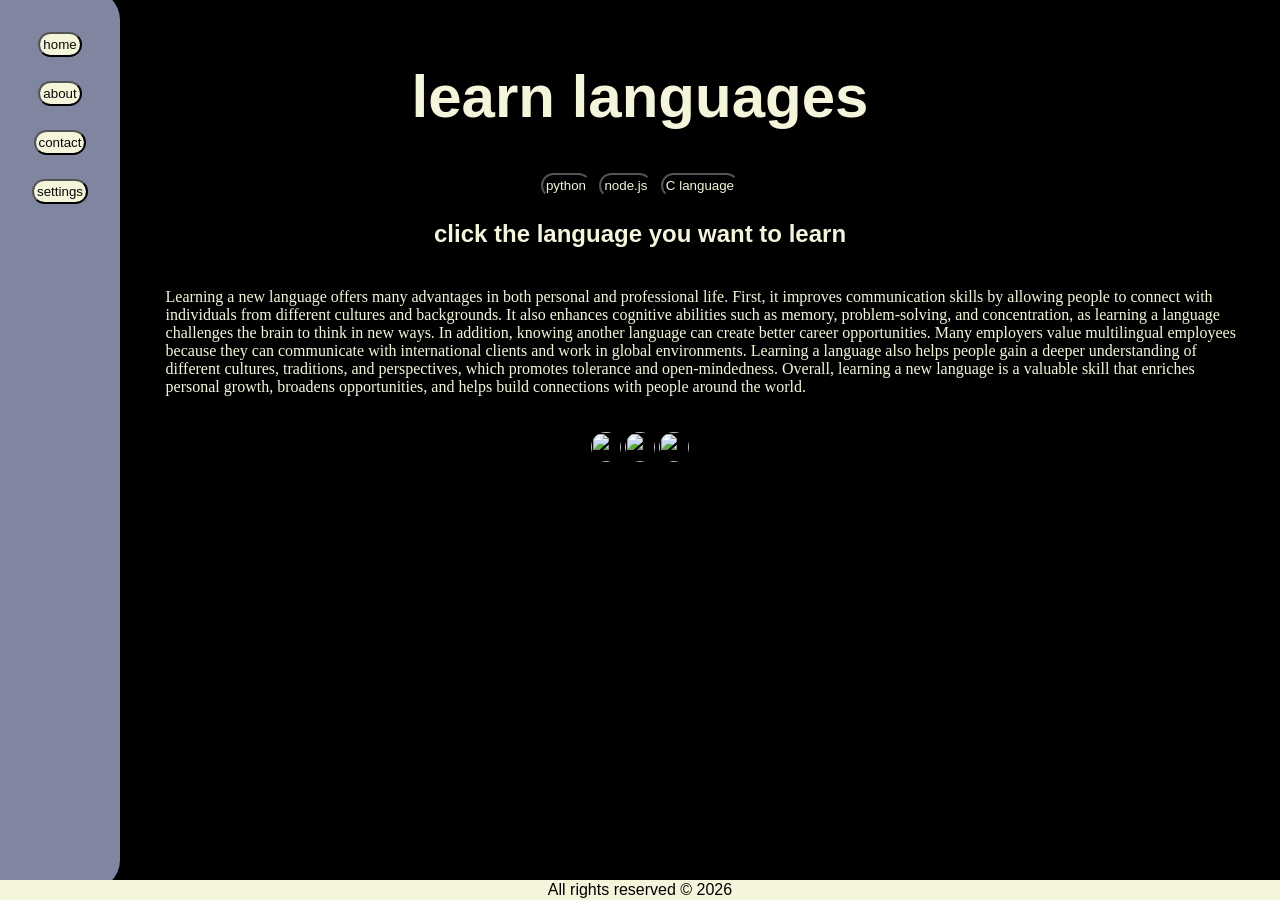
==== home.html @ 62b542c9 "Initial commit" ====
<!DOCTYPE html>
<html lang="en">

<head>
    <title>languages</title>
    <link rel="stylesheet" href="styles.css">
</head>

<body>
    <div class="sidebar"><br></br>
        <button id="home">home</button><br></br>
        <button id="about">about</button><br></br>
        <button id="contact">contact</button><br></br>
        <button id="settings">settings</button><br></br>
    </div>
    <h1>learn languages</h1>
    <button id="python">python</button>
    <button id="node.js">node.js</button>
    <button id="C">C language</button>
    <script src="javascipt1.js"></script>
    <h2 id="text"><b>click the language you want to learn</b></h2>
    <p id="essay">Learning a new language offers many advantages in both personal and professional life. First, it
        improves
        communication skills by allowing people to connect with individuals from different cultures and backgrounds. It
        also enhances cognitive abilities such as memory, problem-solving, and concentration, as learning a language
        challenges the brain to think in new ways.
        In addition, knowing another language can create better career opportunities. Many employers value multilingual
        employees because they can communicate with international clients and work in global environments. Learning a
        language also helps people gain a deeper understanding of different cultures, traditions, and perspectives,
        which promotes tolerance and open-mindedness.
        Overall, learning a new language is a valuable skill that enriches personal growth, broadens opportunities, and
        helps build connections with people around the world.
    </p>
    <img class="image1"
        src="https://www.citypng.com/public/uploads/preview/hd-python-logo-symbol-transparent-png-735811696257415dbkifcuokn.png"
        ;alt=python>
    <img class="image2" src="https://www.clipartmax.com/png/middle/150-1504620_javascript-logo.png" ;alt="javascript">
    <img class=" image3" src="https://w7.pngwing.com/pngs/940/524/png-transparent-html5-plain-wordmark-logo-icon.png"
        ;alt="html">
    <footer>All rights reserved &copy; 2026</footer>
</body>

</html>
---- styles.css ----
* {
            background-color: rgb(0, 0, 0);
            color: beige;
            font-family: Verdana, Geneva, Tahoma, sans-serif;
            border-radius: 30px;

        }

        body {
            margin: 2px;
            padding: 20px;
            text-align: center;
            background-color: rgba(0, 0, 0);

        }

        h1 {
            font-size: 60px;
            text-align: center;
        }

        button {
            padding: 3px;
            margin: 2px;
            text-decoration: none;
            text-align: left;
        }

        button:hover {
            background-color: white;
            color: black;
            cursor: pointer;
        }

        h2 #text {
            font-size: 17px;
            text-align: center;
            position: absolute;
            left: 30%;
            right: 30%;
            padding: 20px;
            color: beige;
            margin: 2px;
            font-family: Cambria, Cochin, Georgia, Times, 'Times New Roman', serif;
        }

        p {
            text-align: left;
            margin-left: 10%;
            margin-right: 0%;
            padding: 20px;
            color: beige;
            font-family: Cambria, Cochin, Georgia, Times, 'Times New Roman', serif;
        }

        footer {
            position: absolute;
            bottom: 0;
            left: 0;
            height: 20px;
            width: 100%;
            background-color: beige;
            color: black;
            text-align: center;
            line-height: 20px;
            border-radius: 0px;
            font-size-adjust: none;
        }

        img.image1 {
            width: 30px;
            height: 30px;
        }

        img.image2 {
            width: 30px;
            height: 30px;
        }

        img.image3 {
            width: 30px;
            height: 30px;
        }

        .sidebar {
            width: 120px;
            height: 100%;
            position: fixed;
            top: 0;
            left: 0;
            background-color: rgba(193, 202, 240, 0.667);
            color: beige;
            text-align: center;
            line-height: 20px;
            font-size-adjust: none;
            margin-top: -10px;
            border-top-left-radius: 0px;
            border-top-right-radius: 30px;
            border-bottom-left-radius: 0px;
            border-bottom-right-radius: 30px;
        }

        div button#home {
            text-align: center;
            background-color: beige;
            color: rgb(8, 8, 8);
            border-radius: 15px;
        }

        div button#about {
            text-align: center;
            background-color: beige;
            color: rgb(8, 8, 8);
            border-radius: 15px;
        }

        div button#contact {
            text-align: center;
            background-color: beige;
            color: rgb(8, 8, 8);
            border-radius: 15px;
        }

        div button#settings {
            text-align: center;
            background-color: beige;
            color: rgb(8, 8, 8);
            border-radius: 15px;
        }
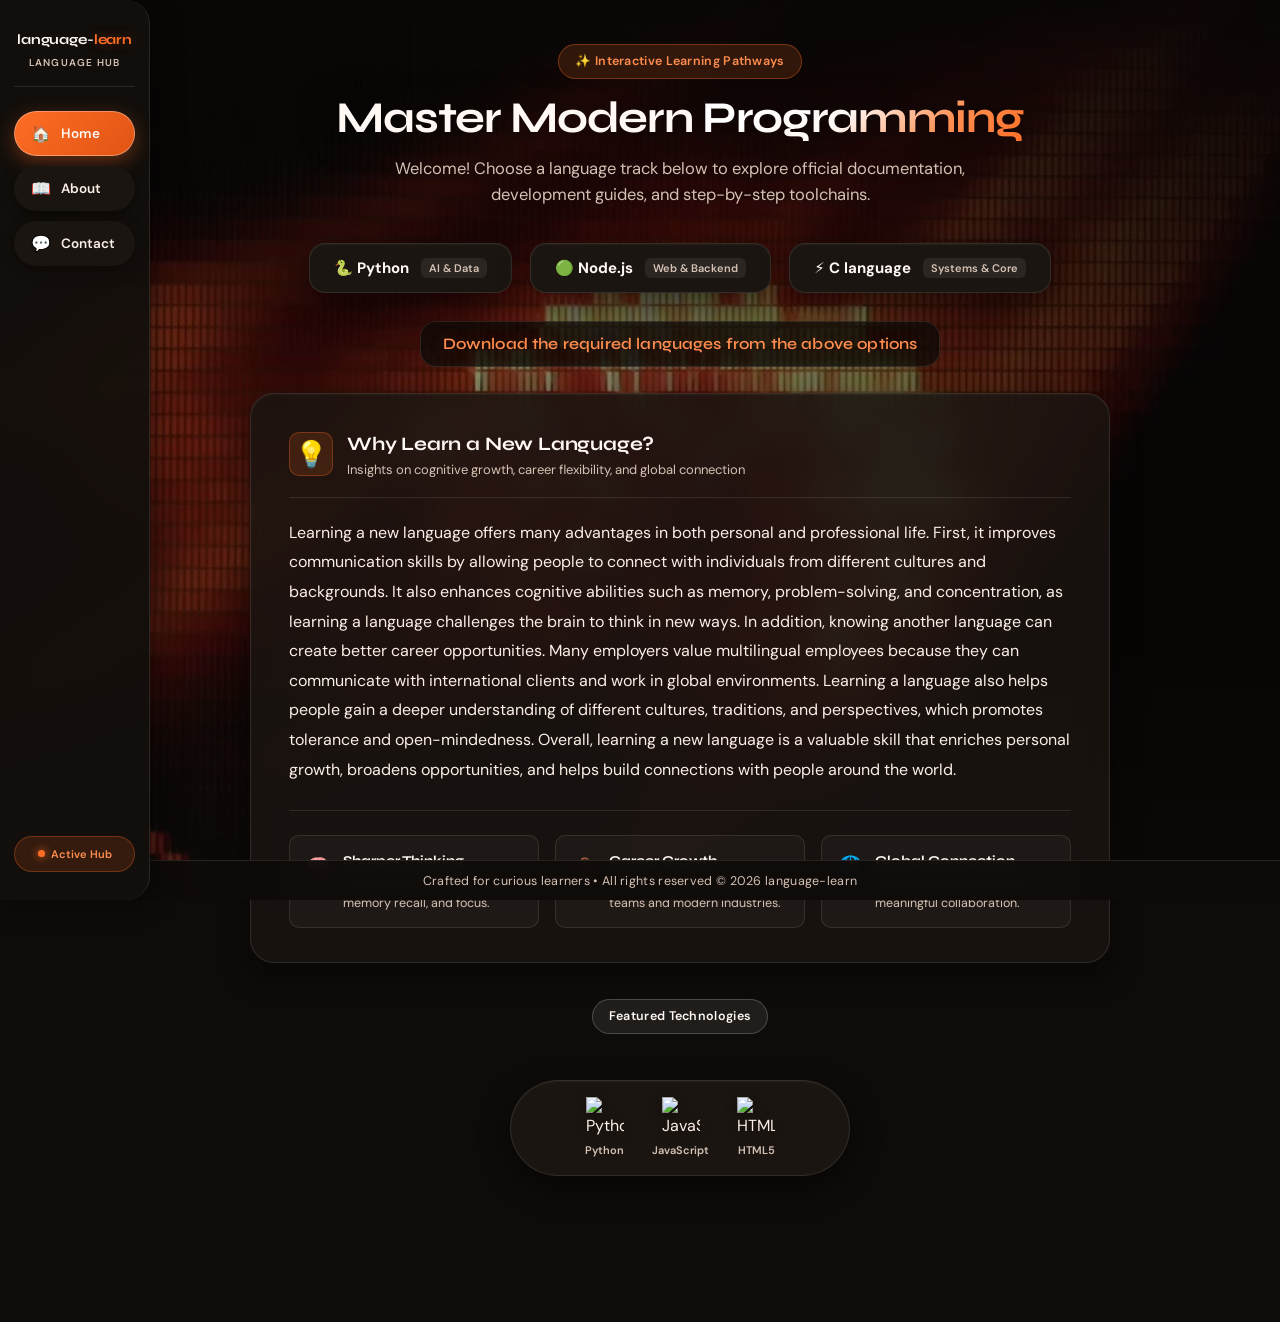
==== commit d8b63a9f: "Update website styling, content, interactive scripts, and media assets" ====
--- a/home.html
+++ b/home.html
@@ -2,42 +2,177 @@
 <html lang="en">
 
 <head>
-    <title>languages</title>
+    <meta charset="UTF-8">
+    <meta name="viewport" content="width=device-width, initial-scale=1.0">
+    <title>Languages - language-learn</title>
     <link rel="stylesheet" href="styles.css">
 </head>
 
 <body>
-    <div class="sidebar"><br></br>
-        <button id="home">home</button><br></br>
-        <button id="about">about</button><br></br>
-        <button id="contact">contact</button><br></br>
-        <button id="settings">settings</button><br></br>
+    <!-- Decorative background video: fixed behind all content, never interactive -->
+    <div class="bg-video bg-video--home" aria-hidden="true">
+        <video class="bg-video__media" autoplay muted loop playsinline preload="metadata" disablepictureinpicture tabindex="-1" poster="assets/images/home-poster.jpg">
+            <source src="assets/videos/home-background.mp4" type="video/mp4">
+        </video>
     </div>
-    <h1>learn languages</h1>
-    <button id="python">python</button>
-    <button id="node.js">node.js</button>
-    <button id="C">C language</button>
+
+    <!-- Humanised Navigation Sidebar -->
+    <aside class="sidebar">
+        <div class="sidebar-brand">
+            <div class="brand-logo-text">language-<span>learn</span></div>
+            <div class="brand-tagline">Language Hub</div>
+        </div>
+        <div class="sidebar-nav-list">
+            <button id="home" class="active" title="Go to Home"><span class="nav-icon">🏠</span> Home</button>
+            <button id="about" title="About Page"><span class="nav-icon">📖</span> About</button>
+            <button id="contact" title="Get in Touch"><span class="nav-icon">💬</span> Contact</button>
+        </div>
+        <div class="sidebar-status">
+            <span class="pulse-dot"></span> Active Hub
+        </div>
+    </aside>
+
+    <!-- Main Content Area -->
+    <main class="main-content">
+        <!-- Welcoming Badge -->
+        <div style="text-align: center;">
+            <div class="badge-pill">✨ Interactive Learning Pathways</div>
+        </div>
+
+        <h1>Master Modern <span class="gradient-text">Programming</span></h1>
+        <p class="subtitle">Welcome! Choose a language track below to explore official documentation, development guides, and step-by-step toolchains.</p>
+
+        <!-- Interactive Language Selection Buttons -->
+        <div class="language-buttons-row">
+            <button id="python" title="Download Python installer and setup">
+                <span>🐍 Python</span>
+                <span class="lang-tag">AI & Data</span>
+            </button>
+            <button id="node.js" title="Download and explore Node.js runtime">
+                <span>🟢 Node.js</span>
+                <span class="lang-tag">Web & Backend</span>
+            </button>
+            <button id="C" title="Get started with C language setup">
+                <span>⚡ C language</span>
+                <span class="lang-tag">Systems & Core</span>
+            </button>
+        </div>
+
+        <h2 id="text"><b>Download the required languages from the above options</b></h2>
+
+        <!-- Humanised Reading Card with Original Essay -->
+        <article class="essay-container">
+            <div class="essay-header">
+                <div class="essay-header-icon">💡</div>
+                <div>
+                    <h3>Why Learn a New Language?</h3>
+                    <p>Insights on cognitive growth, career flexibility, and global connection</p>
+                </div>
+            </div>
+
+            <p id="essay">Learning a new language offers many advantages in both personal and professional life. First, it
+                improves communication skills by allowing people to connect with individuals from different cultures and
+                backgrounds. It also enhances cognitive abilities such as memory, problem-solving, and concentration, as
+                learning a language challenges the brain to think in new ways.
+                In addition, knowing another language can create better career opportunities. Many employers value multilingual
+                employees because they can communicate with international clients and work in global environments. Learning a
+                language also helps people gain a deeper understanding of different cultures, traditions, and perspectives,
+                which promotes tolerance and open-mindedness.
+                Overall, learning a new language is a valuable skill that enriches personal growth, broadens opportunities, and
+                helps build connections with people around the world.
+            </p>
+
+            <!-- Humanised Takeaway Cards -->
+            <div class="essay-highlights-grid">
+                <div class="highlight-box">
+                    <span class="highlight-box-icon">🧠</span>
+                    <div>
+                        <h4>Sharper Thinking</h4>
+                        <p>Strengthens logical reasoning, memory recall, and focus.</p>
+                    </div>
+                </div>
+                <div class="highlight-box">
+                    <span class="highlight-box-icon">💼</span>
+                    <div>
+                        <h4>Career Growth</h4>
+                        <p>Opens doors in international teams and modern industries.</p>
+                    </div>
+                </div>
+                <div class="highlight-box">
+                    <span class="highlight-box-icon">🌐</span>
+                    <div>
+                        <h4>Global Connection</h4>
+                        <p>Bridges cultures and creates meaningful collaboration.</p>
+                    </div>
+                </div>
+            </div>
+        </article>
+
+        <!-- Featured Stacks Dock -->
+        <div style="text-align: center;">
+            <span class="badge-pill warm-badge">Featured Technologies</span>
+        </div>
+        <div class="images-container">
+            <div class="logo-badge">
+                <img class="image1"
+                    src="https://www.citypng.com/public/uploads/preview/hd-python-logo-symbol-transparent-png-735811696257415dbkifcuokn.png"
+                    alt="Python logo">
+                <span class="logo-label">Python</span>
+            </div>
+            <div class="logo-badge">
+                <img class="image2"
+                    src="https://www.clipartmax.com/png/middle/150-1504620_javascript-logo.png"
+                    alt="JavaScript logo">
+                <span class="logo-label">JavaScript</span>
+            </div>
+            <div class="logo-badge">
+                <img class="image3"
+                    src="https://w7.pngwing.com/pngs/940/524/png-transparent-html5-plain-wordmark-logo-icon.png"
+                    alt="HTML5 logo">
+                <span class="logo-label">HTML5</span>
+            </div>
+        </div>
+    </main>
+
+    <!-- Footer -->
+    <footer>Crafted for curious learners • All rights reserved &copy; 2026 language-learn</footer>
+
+    <!-- Humanised Contact Modal -->
+    <div id="contact-modal" class="modal-backdrop hidden" role="dialog" aria-modal="true" aria-labelledby="home-modal-title">
+        <div class="modal-box">
+            <button class="modal-close" id="modal-close" aria-label="Close modal">&times;</button>
+            <div class="badge-pill warm-badge">🤝 Let's Connect</div>
+            <h3 id="home-modal-title">We'd Love to Hear From You</h3>
+            <p>Have questions, learning feedback, or need help? Reach out directly:</p>
+
+            <div class="modal-contact-details">
+                <div class="modal-contact-row">
+                    <span class="modal-icon">✉️</span>
+                    <div>
+                        <div class="label">Email Address</div>
+                        <a href="mailto:example@gmail.com" class="value">example@gmail.com</a>
+                    </div>
+                </div>
+                <div class="modal-contact-row">
+                    <span class="modal-icon">📱</span>
+                    <div>
+                        <div class="label">Phone Number</div>
+                        <a href="tel:9988776655" class="value">9988776655</a>
+                    </div>
+                </div>
+            </div>
+
+            <div class="modal-actions">
+                <a href="mailto:example@gmail.com" class="action-btn primary-btn">✉️ Send an Email</a>
+                <a href="tel:9988776655" class="action-btn secondary-btn">📞 Call 9988776655</a>
+            </div>
+        </div>
+    </div>
+
+    <!-- Feedback Toast -->
+    <div id="toast" class="toast hidden" role="status" aria-live="polite">Copied to clipboard!</div>
+
     <script src="javascipt1.js"></script>
-    <h2 id="text"><b>click the language you want to learn</b></h2>
-    <p id="essay">Learning a new language offers many advantages in both personal and professional life. First, it
-        improves
-        communication skills by allowing people to connect with individuals from different cultures and backgrounds. It
-        also enhances cognitive abilities such as memory, problem-solving, and concentration, as learning a language
-        challenges the brain to think in new ways.
-        In addition, knowing another language can create better career opportunities. Many employers value multilingual
-        employees because they can communicate with international clients and work in global environments. Learning a
-        language also helps people gain a deeper understanding of different cultures, traditions, and perspectives,
-        which promotes tolerance and open-mindedness.
-        Overall, learning a new language is a valuable skill that enriches personal growth, broadens opportunities, and
-        helps build connections with people around the world.
-    </p>
-    <img class="image1"
-        src="https://www.citypng.com/public/uploads/preview/hd-python-logo-symbol-transparent-png-735811696257415dbkifcuokn.png"
-        ;alt=python>
-    <img class="image2" src="https://www.clipartmax.com/png/middle/150-1504620_javascript-logo.png" ;alt="javascript">
-    <img class=" image3" src="https://w7.pngwing.com/pngs/940/524/png-transparent-html5-plain-wordmark-logo-icon.png"
-        ;alt="html">
-    <footer>All rights reserved &copy; 2026</footer>
 </body>
 
 </html>
--- a/styles.css
+++ b/styles.css
@@ -1,129 +1,1147 @@
-        * {
-            background-color: rgb(0, 0, 0);
-            color: beige;
-            font-family: Verdana, Geneva, Tahoma, sans-serif;
-            border-radius: 30px;
-
-        }
-
-        body {
-            margin: 2px;
-            padding: 20px;
-            text-align: center;
-            background-color: rgba(0, 0, 0);
-
-        }
-
-        h1 {
-            font-size: 60px;
-            text-align: center;
-        }
-
-        button {
-            padding: 3px;
-            margin: 2px;
-            text-decoration: none;
-            text-align: left;
-        }
-
-        button:hover {
-            background-color: white;
-            color: black;
-            cursor: pointer;
-        }
-
-        h2 #text {
-            font-size: 17px;
-            text-align: center;
-            position: absolute;
-            left: 30%;
-            right: 30%;
-            padding: 20px;
-            color: beige;
-            margin: 2px;
-            font-family: Cambria, Cochin, Georgia, Times, 'Times New Roman', serif;
-        }
-
-        p {
-            text-align: left;
-            margin-left: 10%;
-            margin-right: 0%;
-            padding: 20px;
-            color: beige;
-            font-family: Cambria, Cochin, Georgia, Times, 'Times New Roman', serif;
-        }
-
-        footer {
-            position: absolute;
-            bottom: 0;
-            left: 0;
-            height: 20px;
-            width: 100%;
-            background-color: beige;
-            color: black;
-            text-align: center;
-            line-height: 20px;
-            border-radius: 0px;
-            font-size-adjust: none;
-        }
-
-        img.image1 {
-            width: 30px;
-            height: 30px;
-        }
-
-        img.image2 {
-            width: 30px;
-            height: 30px;
-        }
-
-        img.image3 {
-            width: 30px;
-            height: 30px;
-        }
-
-        .sidebar {
-            width: 120px;
-            height: 100%;
-            position: fixed;
-            top: 0;
-            left: 0;
-            background-color: rgba(193, 202, 240, 0.667);
-            color: beige;
-            text-align: center;
-            line-height: 20px;
-            font-size-adjust: none;
-            margin-top: -10px;
-            border-top-left-radius: 0px;
-            border-top-right-radius: 30px;
-            border-bottom-left-radius: 0px;
-            border-bottom-right-radius: 30px;
-        }
-
-        div button#home {
-            text-align: center;
-            background-color: beige;
-            color: rgb(8, 8, 8);
-            border-radius: 15px;
-        }
-
-        div button#about {
-            text-align: center;
-            background-color: beige;
-            color: rgb(8, 8, 8);
-            border-radius: 15px;
-        }
-
-        div button#contact {
-            text-align: center;
-            background-color: beige;
-            color: rgb(8, 8, 8);
-            border-radius: 15px;
-        }
-
-        div button#settings {
-            text-align: center;
-            background-color: beige;
-            color: rgb(8, 8, 8);
-            border-radius: 15px;
-        }+/* ==========================================================================
+   ORANGE & ORANGE-SHADED WHITE DESIGN SYSTEM
+   Curated warm color palette for superior contrast, readability & elegance.
+   ========================================================================== */
+
+/* Self-hosted fonts (latin subset): Syne for headings & branding, DM Sans for body & UI.
+   Files live in assets/fonts/ so the site works offline and from Live Server alike. */
+@font-face { font-family: 'Syne'; font-style: normal; font-weight: 500; font-display: swap; src: url('assets/fonts/syne-latin-500-normal.woff2') format('woff2'); }
+@font-face { font-family: 'Syne'; font-style: normal; font-weight: 600; font-display: swap; src: url('assets/fonts/syne-latin-600-normal.woff2') format('woff2'); }
+@font-face { font-family: 'Syne'; font-style: normal; font-weight: 700; font-display: swap; src: url('assets/fonts/syne-latin-700-normal.woff2') format('woff2'); }
+@font-face { font-family: 'Syne'; font-style: normal; font-weight: 800; font-display: swap; src: url('assets/fonts/syne-latin-800-normal.woff2') format('woff2'); }
+@font-face { font-family: 'DM Sans'; font-style: normal; font-weight: 400; font-display: swap; src: url('assets/fonts/dm-sans-latin-400-normal.woff2') format('woff2'); }
+@font-face { font-family: 'DM Sans'; font-style: normal; font-weight: 500; font-display: swap; src: url('assets/fonts/dm-sans-latin-500-normal.woff2') format('woff2'); }
+@font-face { font-family: 'DM Sans'; font-style: normal; font-weight: 600; font-display: swap; src: url('assets/fonts/dm-sans-latin-600-normal.woff2') format('woff2'); }
+@font-face { font-family: 'DM Sans'; font-style: normal; font-weight: 700; font-display: swap; src: url('assets/fonts/dm-sans-latin-700-normal.woff2') format('woff2'); }
+
+:root {
+    /* Coherent Dark Canvas with Warm Orange Undertone */
+    --color-bg-base: #0e0b09;
+    --color-bg-subtle: #15110d;
+    --color-surface: #1b1511;
+    --color-surface-hover: #261d17;
+    --color-surface-elevated: #2e231c;
+    --color-surface-glass: rgba(27, 21, 17, 0.85);
+    --color-sidebar: rgba(19, 15, 12, 0.94);
+
+    /* Orange Shade of White (Warm Papaya / Peach Cream) */
+    --color-white-orange: #fff8f4;         /* Primary crisp orange-tinted white for titles */
+    --color-white-orange-body: #fcefe7;    /* Body text: soft, highly readable peach-white */
+    --color-white-orange-muted: #d5c2b5;   /* Secondary text: warm muted sand */
+    --color-white-orange-faint: #9c8a7e;   /* Faint captions & borders */
+
+    /* Vibrant Warm Orange Accents */
+    --color-orange-primary: #ff6e26;       /* Radiant brand orange */
+    --color-orange-light: #ff8d4f;         /* Bright tangerine highlight */
+    --color-orange-dark: #e05312;          /* Deep rich amber-orange */
+    --color-orange-subtle: rgba(255, 110, 38, 0.15);
+    --color-orange-glow: rgba(255, 110, 38, 0.35);
+
+    /* Warm Orange-White Borders */
+    --color-border: rgba(255, 248, 244, 0.1);
+    --color-border-hover: rgba(255, 110, 38, 0.45);
+    --color-border-active: rgba(255, 110, 38, 0.65);
+
+    /* Tactile Radii */
+    --radius-xs: 6px;
+    --radius-sm: 10px;
+    --radius-md: 16px;
+    --radius-lg: 24px;
+    --radius-pill: 9999px;
+
+    /* Shadows & Warm Glows */
+    --shadow-soft: 0 4px 14px rgba(0, 0, 0, 0.35);
+    --shadow-card: 0 10px 32px rgba(0, 0, 0, 0.45), 0 1px 2px rgba(255, 248, 244, 0.05) inset;
+    --shadow-hover: 0 16px 40px rgba(0, 0, 0, 0.55), 0 0 22px var(--color-orange-glow);
+    --shadow-orange-glow: 0 0 30px rgba(255, 110, 38, 0.4);
+
+    /* Micro-Interactions */
+    --transition: all 0.25s cubic-bezier(0.16, 1, 0.3, 1);
+
+    /* Typography */
+    --font-heading: 'Syne', 'Segoe UI', system-ui, -apple-system, sans-serif;
+    --font-body: 'DM Sans', system-ui, -apple-system, 'Segoe UI', sans-serif;
+}
+
+/* Base Reset */
+*, *::before, *::after {
+    box-sizing: border-box;
+    margin: 0;
+    padding: 0;
+}
+
+html {
+    scroll-behavior: smooth;
+}
+
+body {
+    background-color: var(--color-bg-base);
+    background-image:
+        radial-gradient(at 15% 15%, rgba(255, 110, 38, 0.12) 0px, transparent 55%),
+        radial-gradient(at 85% 20%, rgba(255, 141, 79, 0.09) 0px, transparent 50%),
+        radial-gradient(at 50% 90%, rgba(224, 83, 18, 0.08) 0px, transparent 60%);
+    background-attachment: fixed;
+    color: var(--color-white-orange-body);
+    font-family: var(--font-body);
+    min-height: 100vh;
+    line-height: 1.65;
+    overflow-x: hidden;
+    position: relative;
+    padding-bottom: 70px;
+    -webkit-font-smoothing: antialiased;
+}
+
+/* ==========================================================================
+   BACKGROUND VIDEO
+   One fixed, decorative layer per page. It sits behind everything (z-index -1),
+   never receives pointer events, and falls back to the poster still + base colour
+   if the video cannot load, autoplay is blocked, or reduced motion is preferred.
+   ========================================================================== */
+
+.bg-video {
+    position: fixed;
+    inset: 0;
+    z-index: -1;
+    overflow: hidden;
+    pointer-events: none;
+    background: var(--color-bg-base) var(--bg-poster) center 40% / cover no-repeat;
+}
+
+.bg-video--home  { --bg-poster: url('assets/images/home-poster.jpg'); }
+.bg-video--about { --bg-poster: url('assets/images/about-poster.jpg'); }
+
+.bg-video__media {
+    position: absolute;
+    inset: 0;
+    width: 100%;
+    height: 100%;
+    object-fit: cover;
+    object-position: 50% 40%;
+    display: block;
+    border: 0;
+    pointer-events: none;
+}
+
+/* Readability scrim: light enough to keep the footage's character,
+   darker at the top (headline) and bottom (footer) where text sits directly on the video. */
+.bg-video::after {
+    content: '';
+    position: absolute;
+    inset: 0;
+    pointer-events: none;
+    background: var(--bg-overlay);
+}
+
+.bg-video--home {
+    --bg-overlay:
+        linear-gradient(180deg, rgba(14, 11, 9, 0.58) 0%, rgba(14, 11, 9, 0.38) 38%, rgba(14, 11, 9, 0.45) 70%, rgba(14, 11, 9, 0.78) 100%);
+}
+
+/* The About footage is brighter and sparkles directly behind the page header, so it gets a firmer scrim */
+.bg-video--about {
+    --bg-overlay:
+        radial-gradient(at 18% 0%, rgba(255, 110, 38, 0.10) 0px, transparent 55%),
+        linear-gradient(180deg, rgba(14, 11, 9, 0.74) 0%, rgba(14, 11, 9, 0.62) 38%, rgba(14, 11, 9, 0.58) 70%, rgba(14, 11, 9, 0.84) 100%);
+}
+
+/* Reduced motion: hide the moving footage, keep the poster still */
+@media (prefers-reduced-motion: reduce) {
+    .bg-video__media {
+        display: none;
+    }
+}
+
+/* ==========================================================================
+   TYPOGRAPHY: Syne for headings & branding, DM Sans for body & interface text
+   ========================================================================== */
+
+h1, h2, h3, h4,
+.brand-logo-text {
+    font-family: var(--font-heading);
+}
+
+/* ==========================================================================
+   SIDEBAR NAVIGATION
+   ========================================================================== */
+
+.sidebar {
+    width: 150px;
+    height: 100vh;
+    position: fixed;
+    top: 0;
+    left: 0;
+    background: var(--color-sidebar);
+    backdrop-filter: blur(18px);
+    -webkit-backdrop-filter: blur(18px);
+    border-right: 1px solid var(--color-border);
+    border-top-right-radius: var(--radius-lg);
+    border-bottom-right-radius: var(--radius-lg);
+    display: flex;
+    flex-direction: column;
+    align-items: center;
+    padding: 28px 14px;
+    gap: 12px;
+    z-index: 100;
+    box-shadow: 4px 0 30px rgba(0, 0, 0, 0.45);
+}
+
+.sidebar-brand {
+    font-size: 14px;
+    font-weight: 700;
+    letter-spacing: -0.01em;
+    color: var(--color-white-orange);
+    margin-bottom: 12px;
+    padding-bottom: 14px;
+    border-bottom: 1px solid var(--color-border);
+    width: 100%;
+    text-align: center;
+    display: flex;
+    flex-direction: column;
+    align-items: center;
+    gap: 4px;
+}
+
+.sidebar-brand .brand-logo-text {
+    display: inline-block;
+    color: var(--color-white-orange);
+}
+
+.sidebar-brand .brand-logo-text span {
+    color: var(--color-orange-primary);
+    text-shadow: 0 0 12px var(--color-orange-glow);
+}
+
+.sidebar-brand .brand-tagline {
+    font-size: 10px;
+    text-transform: uppercase;
+    font-weight: 600;
+    letter-spacing: 1.2px;
+    color: var(--color-white-orange-muted);
+}
+
+.sidebar-nav-list {
+    width: 100%;
+    display: flex;
+    flex-direction: column;
+    gap: 10px;
+    flex-grow: 1;
+}
+
+.sidebar button,
+div button#home,
+div button#about,
+div button#contact {
+    width: 100%;
+    padding: 11px 16px;
+    border: 1px solid transparent;
+    border-radius: var(--radius-pill);
+    background: var(--color-surface);
+    color: var(--color-white-orange-body);
+    font-family: inherit;
+    font-size: 13.5px;
+    font-weight: 600;
+    cursor: pointer;
+    text-align: center;
+    display: flex;
+    align-items: center;
+    justify-content: flex-start;
+    gap: 10px;
+    transition: var(--transition);
+    box-shadow: var(--shadow-soft);
+}
+
+.sidebar button .nav-icon,
+div button#home .nav-icon,
+div button#about .nav-icon,
+div button#contact .nav-icon {
+    font-size: 16px;
+}
+
+.sidebar button:hover,
+div button#home:hover,
+div button#about:hover,
+div button#contact:hover {
+    background: var(--color-surface-hover);
+    color: var(--color-white-orange);
+    border-color: var(--color-border-hover);
+    transform: translateY(-2px);
+    box-shadow: 0 6px 18px rgba(0, 0, 0, 0.4), 0 0 14px var(--color-orange-glow);
+}
+
+.sidebar button.active,
+div button#home.active,
+div button#about.active {
+    background: linear-gradient(135deg, var(--color-orange-primary) 0%, var(--color-orange-dark) 100%);
+    color: var(--color-white-orange);
+    border-color: rgba(255, 248, 244, 0.35);
+    box-shadow: 0 6px 20px var(--color-orange-glow);
+}
+
+.sidebar-status {
+    width: 100%;
+    padding: 8px 10px;
+    background: var(--color-orange-subtle);
+    border: 1px solid rgba(255, 110, 38, 0.3);
+    border-radius: var(--radius-pill);
+    font-size: 11px;
+    font-weight: 600;
+    color: var(--color-orange-light);
+    display: flex;
+    align-items: center;
+    justify-content: center;
+    gap: 6px;
+}
+
+.sidebar-status .pulse-dot {
+    width: 7px;
+    height: 7px;
+    background-color: var(--color-orange-primary);
+    border-radius: 50%;
+    box-shadow: 0 0 8px var(--color-orange-primary);
+    animation: statusBlink 2s infinite ease-in-out;
+}
+
+@keyframes statusBlink {
+    0%, 100% { opacity: 1; transform: scale(1); }
+    50% { opacity: 0.4; transform: scale(0.85); }
+}
+
+/* ==========================================================================
+   MAIN CONTENT AREA
+   ========================================================================== */
+
+.main-content {
+    margin-left: 170px;
+    padding: 44px 36px;
+    max-width: 1020px;
+    margin-right: auto;
+}
+
+/* Warm Orange Pill Badges */
+.badge-pill {
+    display: inline-flex;
+    align-items: center;
+    gap: 6px;
+    padding: 6px 16px;
+    border-radius: var(--radius-pill);
+    font-size: 12.5px;
+    font-weight: 600;
+    letter-spacing: 0.3px;
+    /* dark base under the tint keeps badges legible when they sit directly on the video */
+    background: linear-gradient(var(--color-orange-subtle), var(--color-orange-subtle)), rgba(14, 11, 9, 0.6);
+    color: var(--color-orange-light);
+    border: 1px solid rgba(255, 110, 38, 0.35);
+    margin-bottom: 14px;
+}
+
+.badge-pill.warm-badge {
+    background: linear-gradient(rgba(255, 248, 244, 0.08), rgba(255, 248, 244, 0.08)), rgba(14, 11, 9, 0.6);
+    color: var(--color-white-orange);
+    border-color: rgba(255, 248, 244, 0.2);
+}
+
+/* Headings with Orange & Orange-tinted White */
+h1 {
+    font-size: 44px;
+    font-weight: 700;
+    letter-spacing: -0.03em;
+    text-align: center;
+    margin-bottom: 14px;
+    color: var(--color-white-orange);
+    line-height: 1.12;
+    /* drop-shadow (not text-shadow) so the gradient-clipped span below stays crisp */
+    filter: drop-shadow(0 2px 18px rgba(0, 0, 0, 0.55));
+}
+
+h1 span.gradient-text {
+    background: linear-gradient(135deg, #ffffff 15%, var(--color-white-orange) 45%, var(--color-orange-light) 75%, var(--color-orange-primary) 100%);
+    -webkit-background-clip: text;
+    -webkit-text-fill-color: transparent;
+}
+
+.subtitle {
+    text-align: center;
+    color: var(--color-white-orange-muted);
+    font-size: 16.5px;
+    max-width: 620px;
+    margin: 0 auto 34px auto;
+    line-height: 1.6;
+    text-shadow: 0 1px 14px rgba(0, 0, 0, 0.7);
+}
+
+/* ==========================================================================
+   LANGUAGE BUTTONS ROW
+   ========================================================================== */
+
+.language-buttons-row {
+    display: flex;
+    justify-content: center;
+    align-items: stretch;
+    gap: 18px;
+    flex-wrap: wrap;
+    margin-bottom: 28px;
+}
+
+button#python,
+button#node\.js,
+button#C,
+.btn-lang {
+    padding: 14px 24px;
+    border-radius: var(--radius-md);
+    background: var(--color-surface);
+    border: 1px solid var(--color-border);
+    color: var(--color-white-orange);
+    font-family: inherit;
+    font-size: 15px;
+    font-weight: 700;
+    cursor: pointer;
+    transition: var(--transition);
+    display: inline-flex;
+    align-items: center;
+    gap: 12px;
+    box-shadow: var(--shadow-card);
+}
+
+button#python .lang-tag,
+button#node\.js .lang-tag,
+button#C .lang-tag {
+    font-size: 11px;
+    font-weight: 600;
+    color: var(--color-white-orange-muted);
+    background: rgba(255, 248, 244, 0.07);
+    padding: 3px 8px;
+    border-radius: var(--radius-xs);
+    transition: var(--transition);
+}
+
+button#python:hover,
+button#node\.js:hover,
+button#C:hover,
+.btn-lang:hover {
+    background: var(--color-surface-hover);
+    border-color: var(--color-orange-primary);
+    transform: translateY(-4px);
+    box-shadow: var(--shadow-hover);
+}
+
+button#python:hover .lang-tag,
+button#node\.js:hover .lang-tag,
+button#C:hover .lang-tag {
+    color: var(--color-white-orange);
+    background: var(--color-orange-primary);
+}
+
+h2#text b {
+    font-weight: inherit;
+}
+
+h2#text,
+#text {
+    font-size: 16px;
+    font-weight: 600;
+    text-align: center;
+    margin: 20px auto 26px auto;
+    color: var(--color-orange-light);
+    letter-spacing: 0.01em;
+    text-shadow: 0 1px 12px rgba(0, 0, 0, 0.75), 0 0 16px rgba(255, 110, 38, 0.28);
+    display: flex;
+    align-items: center;
+    justify-content: center;
+    gap: 8px;
+    /* Sits directly on the video, so give it a soft dark pill to stay legible on bright frames */
+    width: fit-content;
+    max-width: 100%;
+    padding: 9px 22px;
+    background: rgba(14, 11, 9, 0.76);
+    border: 1px solid var(--color-border);
+    border-radius: var(--radius-md);
+}
+
+/* ==========================================================================
+   ESSAY / READING CARD
+   ========================================================================== */
+
+.essay-container {
+    background: var(--color-surface-glass);
+    backdrop-filter: blur(14px);
+    -webkit-backdrop-filter: blur(14px);
+    border: 1px solid var(--color-border);
+    border-radius: var(--radius-lg);
+    padding: 34px 38px;
+    margin: 0 auto 36px auto;
+    max-width: 860px;
+    box-shadow: var(--shadow-card);
+    transition: var(--transition);
+}
+
+.essay-container:hover {
+    border-color: rgba(255, 110, 38, 0.3);
+}
+
+.essay-header {
+    display: flex;
+    align-items: center;
+    gap: 14px;
+    margin-bottom: 20px;
+    padding-bottom: 16px;
+    border-bottom: 1px solid var(--color-border);
+}
+
+.essay-header-icon {
+    font-size: 26px;
+    width: 44px;
+    height: 44px;
+    background: var(--color-orange-subtle);
+    border: 1px solid rgba(255, 110, 38, 0.3);
+    border-radius: var(--radius-sm);
+    display: flex;
+    align-items: center;
+    justify-content: center;
+}
+
+.essay-header h3 {
+    font-size: 19px;
+    font-weight: 700;
+    letter-spacing: -0.01em;
+    color: var(--color-white-orange);
+}
+
+.essay-header p {
+    font-size: 13px;
+    color: var(--color-white-orange-muted);
+}
+
+p#essay,
+.essay-content {
+    color: var(--color-white-orange-body);
+    font-size: 16px;
+    line-height: 1.85;
+    text-align: left;
+}
+
+/* Key Highlights grid */
+.essay-highlights-grid {
+    display: grid;
+    grid-template-columns: repeat(auto-fit, minmax(220px, 1fr));
+    gap: 16px;
+    margin-top: 26px;
+    padding-top: 24px;
+    border-top: 1px solid var(--color-border);
+}
+
+.highlight-box {
+    background: rgba(255, 248, 244, 0.03);
+    border: 1px solid var(--color-border);
+    border-radius: var(--radius-sm);
+    padding: 14px 16px;
+    display: flex;
+    align-items: flex-start;
+    gap: 12px;
+}
+
+.highlight-box-icon {
+    font-size: 20px;
+    flex-shrink: 0;
+}
+
+.highlight-box h4 {
+    font-size: 13.5px;
+    font-weight: 700;
+    color: var(--color-white-orange);
+    margin-bottom: 3px;
+}
+
+.highlight-box p {
+    font-size: 12.5px;
+    color: var(--color-white-orange-muted);
+    line-height: 1.5;
+}
+
+/* ==========================================================================
+   TECH LOGOS DOCK
+   ========================================================================== */
+
+.images-container {
+    display: flex;
+    justify-content: center;
+    align-items: center;
+    gap: 28px;
+    margin: 32px auto;
+    padding: 16px 28px;
+    background: var(--color-surface);
+    border: 1px solid var(--color-border);
+    border-radius: var(--radius-pill);
+    max-width: 340px;
+    box-shadow: var(--shadow-card);
+}
+
+.logo-badge {
+    display: flex;
+    flex-direction: column;
+    align-items: center;
+    gap: 6px;
+}
+
+img.image1,
+img.image2,
+img.image3 {
+    width: 38px;
+    height: 38px;
+    object-fit: contain;
+    filter: drop-shadow(0 2px 6px rgba(0, 0, 0, 0.45));
+    transition: var(--transition);
+}
+
+img.image1:hover,
+img.image2:hover,
+img.image3:hover {
+    transform: scale(1.18) translateY(-2px);
+}
+
+.logo-label {
+    font-size: 11px;
+    font-weight: 600;
+    color: var(--color-white-orange-muted);
+}
+
+/* ==========================================================================
+   ABOUT PAGE COMPONENTS
+   ========================================================================== */
+
+/* Friendly Back Button */
+button#back,
+.btn-back {
+    display: inline-flex;
+    align-items: center;
+    gap: 8px;
+    padding: 10px 20px;
+    background: var(--color-surface);
+    border: 1px solid var(--color-border);
+    color: var(--color-white-orange);
+    border-radius: var(--radius-pill);
+    font-family: inherit;
+    font-size: 13.5px;
+    font-weight: 600;
+    cursor: pointer;
+    transition: var(--transition);
+    margin-bottom: 24px;
+    box-shadow: var(--shadow-soft);
+}
+
+button#back:hover,
+.btn-back:hover {
+    background: var(--color-surface-hover);
+    border-color: var(--color-orange-primary);
+    color: var(--color-white-orange);
+    transform: translateX(-4px);
+    box-shadow: 0 6px 18px rgba(0, 0, 0, 0.4), 0 0 16px var(--color-orange-glow);
+}
+
+/* About Grid */
+.about-grid {
+    display: grid;
+    grid-template-columns: repeat(auto-fit, minmax(310px, 1fr));
+    gap: 22px;
+    margin-bottom: 34px;
+}
+
+.glass-card {
+    background: var(--color-surface-glass);
+    backdrop-filter: blur(14px);
+    -webkit-backdrop-filter: blur(14px);
+    border: 1px solid var(--color-border);
+    border-radius: var(--radius-lg);
+    padding: 30px;
+    transition: var(--transition);
+    box-shadow: var(--shadow-card);
+}
+
+.glass-card:hover {
+    background: var(--color-surface-hover);
+    border-color: var(--color-border-hover);
+    transform: translateY(-4px);
+    box-shadow: var(--shadow-hover);
+}
+
+.card-icon {
+    font-size: 32px;
+    margin-bottom: 14px;
+    display: inline-block;
+}
+
+.glass-card h2 {
+    font-size: 21px;
+    font-weight: 700;
+    letter-spacing: -0.015em;
+    color: var(--color-white-orange);
+    margin-bottom: 12px;
+}
+
+.glass-card p {
+    color: var(--color-white-orange-body);
+    font-size: 15px;
+    line-height: 1.75;
+}
+
+/* ==========================================================================
+   CONTACT SECTION (Warm Orange Glow & White Details)
+   ========================================================================== */
+
+.contact-section {
+    position: relative;
+    border: 1px solid var(--color-border-active);
+    background: linear-gradient(145deg, rgba(30, 22, 17, 0.94) 0%, rgba(20, 15, 12, 0.98) 100%);
+    margin-bottom: 34px;
+    overflow: hidden;
+}
+
+.contact-section::before {
+    content: '';
+    position: absolute;
+    top: -40px;
+    right: -40px;
+    width: 150px;
+    height: 150px;
+    background: radial-gradient(circle, var(--color-orange-glow) 0%, transparent 70%);
+    border-radius: 50%;
+    pointer-events: none;
+}
+
+.contact-header {
+    margin-bottom: 24px;
+}
+
+.contact-section h2 {
+    font-size: 26px;
+    font-weight: 700;
+    letter-spacing: -0.02em;
+    margin-bottom: 8px;
+    color: var(--color-white-orange);
+}
+
+.contact-desc {
+    color: var(--color-white-orange-muted);
+    font-size: 15px;
+    max-width: 600px;
+}
+
+.contact-cards-container {
+    display: grid;
+    grid-template-columns: repeat(auto-fit, minmax(290px, 1fr));
+    gap: 18px;
+    margin-bottom: 26px;
+}
+
+.contact-item {
+    display: flex;
+    align-items: center;
+    background: rgba(14, 11, 9, 0.75);
+    border: 1px solid var(--color-border);
+    border-radius: var(--radius-md);
+    padding: 18px 20px;
+    gap: 16px;
+    transition: var(--transition);
+}
+
+.contact-item:hover {
+    border-color: var(--color-orange-primary);
+    background: rgba(24, 18, 14, 0.9);
+    transform: translateY(-2px);
+    box-shadow: var(--shadow-hover);
+}
+
+.contact-item-icon {
+    font-size: 26px;
+    display: flex;
+    align-items: center;
+    justify-content: center;
+    width: 48px;
+    height: 48px;
+    background: var(--color-orange-subtle);
+    border: 1px solid rgba(255, 110, 38, 0.3);
+    border-radius: 50%;
+    flex-shrink: 0;
+}
+
+.contact-item-info {
+    flex-grow: 1;
+    overflow: hidden;
+}
+
+.contact-item-info .label {
+    display: block;
+    font-size: 11.5px;
+    text-transform: uppercase;
+    font-weight: 700;
+    letter-spacing: 0.6px;
+    color: var(--color-white-orange-muted);
+    margin-bottom: 4px;
+}
+
+.contact-item-info .value {
+    color: var(--color-white-orange);
+    font-size: 16.5px;
+    font-weight: 700;
+    text-decoration: none;
+    transition: var(--transition);
+    display: inline-block;
+    word-break: break-all;
+}
+
+.contact-item-info .value:hover {
+    color: var(--color-orange-light);
+    text-decoration: underline;
+}
+
+.copy-btn {
+    padding: 8px 14px;
+    background: rgba(255, 248, 244, 0.08);
+    border: 1px solid var(--color-border);
+    color: var(--color-white-orange);
+    border-radius: var(--radius-sm);
+    font-family: inherit;
+    font-size: 12px;
+    font-weight: 700;
+    cursor: pointer;
+    transition: var(--transition);
+    flex-shrink: 0;
+}
+
+.copy-btn:hover {
+    background: var(--color-orange-primary);
+    color: var(--color-white-orange);
+    border-color: var(--color-orange-primary);
+    transform: scale(1.05);
+    box-shadow: 0 0 12px var(--color-orange-glow);
+}
+
+.contact-actions {
+    display: flex;
+    gap: 14px;
+    flex-wrap: wrap;
+    align-items: center;
+}
+
+.action-btn {
+    padding: 12px 26px;
+    border-radius: var(--radius-pill);
+    font-family: inherit;
+    font-size: 14px;
+    font-weight: 700;
+    text-decoration: none;
+    display: inline-flex;
+    align-items: center;
+    justify-content: center;
+    gap: 8px;
+    transition: var(--transition);
+    cursor: pointer;
+    border: none;
+}
+
+.primary-btn {
+    background: linear-gradient(135deg, var(--color-orange-primary) 0%, var(--color-orange-dark) 100%);
+    color: var(--color-white-orange);
+    box-shadow: 0 4px 18px var(--color-orange-glow);
+}
+
+.primary-btn:hover {
+    transform: translateY(-2px);
+    box-shadow: 0 8px 26px rgba(255, 110, 38, 0.55);
+    color: #ffffff;
+}
+
+.secondary-btn {
+    background: var(--color-surface);
+    border: 1px solid var(--color-border);
+    color: var(--color-white-orange);
+}
+
+.secondary-btn:hover {
+    background: var(--color-surface-hover);
+    border-color: var(--color-orange-primary);
+    transform: translateY(-2px);
+    color: var(--color-white-orange);
+    box-shadow: 0 0 14px var(--color-orange-glow);
+}
+
+/* Warm Orange Pulse Animation */
+.highlight-pulse {
+    animation: orangePulse 1.6s cubic-bezier(0.16, 1, 0.3, 1);
+}
+
+@keyframes orangePulse {
+    0% {
+        box-shadow: 0 0 0 0 rgba(255, 110, 38, 0.7);
+        border-color: var(--color-orange-primary);
+    }
+    50% {
+        box-shadow: 0 0 40px 10px rgba(255, 110, 38, 0.45);
+        border-color: #ffffff;
+    }
+    100% {
+        box-shadow: 0 0 0 0 rgba(255, 110, 38, 0);
+        border-color: var(--color-border-active);
+    }
+}
+
+/* Copyright card */
+.copyright-card {
+    margin-bottom: 24px;
+    border-left: 3px solid var(--color-orange-primary);
+}
+
+.copyright-card p {
+    font-size: 13.5px;
+    color: var(--color-white-orange-muted);
+    line-height: 1.65;
+}
+
+/* ==========================================================================
+   FOOTER
+   ========================================================================== */
+
+footer {
+    position: fixed;
+    bottom: 0;
+    left: 0;
+    width: 100%;
+    height: 40px;
+    background: rgba(14, 11, 9, 0.95);
+    backdrop-filter: blur(12px);
+    border-top: 1px solid var(--color-border);
+    color: var(--color-white-orange-muted);
+    text-align: center;
+    line-height: 40px;
+    font-size: 12.5px;
+    letter-spacing: 0.3px;
+    z-index: 90;
+}
+
+/* ==========================================================================
+   CONTACT MODAL OVERLAY
+   ========================================================================== */
+
+.modal-backdrop {
+    position: fixed;
+    top: 0;
+    left: 0;
+    width: 100vw;
+    height: 100vh;
+    background: rgba(10, 8, 6, 0.85);
+    backdrop-filter: blur(10px);
+    -webkit-backdrop-filter: blur(10px);
+    display: flex;
+    align-items: center;
+    justify-content: center;
+    z-index: 200;
+    opacity: 1;
+    visibility: visible;
+    transition: opacity 0.25s ease, visibility 0.25s ease;
+    padding: 20px;
+}
+
+.modal-backdrop.hidden {
+    opacity: 0;
+    visibility: hidden;
+    pointer-events: none;
+}
+
+.modal-box {
+    position: relative;
+    max-width: 460px;
+    width: 100%;
+    background: #1c1511;
+    border: 1px solid var(--color-border-active);
+    border-radius: var(--radius-lg);
+    box-shadow: 0 24px 60px rgba(0, 0, 0, 0.85), 0 0 35px var(--color-orange-glow);
+    padding: 32px;
+}
+
+.modal-close {
+    position: absolute;
+    top: 18px;
+    right: 20px;
+    background: transparent;
+    border: none;
+    color: var(--color-white-orange-muted);
+    font-size: 24px;
+    cursor: pointer;
+    line-height: 1;
+    transition: var(--transition);
+}
+
+.modal-close:hover {
+    color: var(--color-white-orange);
+    transform: scale(1.15);
+}
+
+.modal-box h3 {
+    font-size: 22px;
+    font-weight: 700;
+    letter-spacing: -0.015em;
+    margin-bottom: 6px;
+    color: var(--color-white-orange);
+}
+
+.modal-box > p {
+    color: var(--color-white-orange-muted);
+    font-size: 14px;
+    margin-bottom: 22px;
+}
+
+.modal-contact-details {
+    display: flex;
+    flex-direction: column;
+    gap: 12px;
+    margin-bottom: 24px;
+}
+
+.modal-contact-row {
+    display: flex;
+    align-items: center;
+    gap: 14px;
+    background: rgba(14, 11, 9, 0.8);
+    border: 1px solid var(--color-border);
+    border-radius: var(--radius-md);
+    padding: 14px 18px;
+}
+
+.modal-icon {
+    font-size: 24px;
+}
+
+.modal-contact-row .label {
+    font-size: 11px;
+    text-transform: uppercase;
+    font-weight: 700;
+    letter-spacing: 0.6px;
+    color: var(--color-white-orange-muted);
+}
+
+.modal-contact-row .value {
+    color: var(--color-white-orange);
+    font-size: 16px;
+    font-weight: 700;
+    text-decoration: none;
+}
+
+.modal-contact-row .value:hover {
+    color: var(--color-orange-light);
+    text-decoration: underline;
+}
+
+.modal-actions {
+    display: flex;
+    gap: 12px;
+}
+
+.modal-actions .action-btn {
+    flex: 1;
+}
+
+/* ==========================================================================
+   TOAST NOTIFICATION
+   ========================================================================== */
+
+.toast {
+    position: fixed;
+    bottom: 56px;
+    right: 26px;
+    background: #251b14;
+    border: 1px solid var(--color-orange-primary);
+    color: var(--color-white-orange);
+    padding: 12px 22px;
+    border-radius: var(--radius-pill);
+    font-size: 13.5px;
+    font-weight: 600;
+    box-shadow: 0 10px 28px rgba(0, 0, 0, 0.6), 0 0 16px var(--color-orange-glow);
+    z-index: 300;
+    display: flex;
+    align-items: center;
+    gap: 10px;
+    transition: transform 0.28s cubic-bezier(0.16, 1, 0.3, 1), opacity 0.28s ease;
+    transform: translateY(80px);
+    opacity: 0;
+}
+
+.toast.show {
+    transform: translateY(0);
+    opacity: 1;
+}
+
+.toast.hidden {
+    display: none;
+}
+
+/* ==========================================================================
+   RESPONSIVE DESIGN
+   ========================================================================== */
+
+@media (max-width: 820px) {
+    .bg-video--home {
+        --bg-overlay:
+            linear-gradient(180deg, rgba(14, 11, 9, 0.70) 0%, rgba(14, 11, 9, 0.58) 40%, rgba(14, 11, 9, 0.58) 70%, rgba(14, 11, 9, 0.84) 100%);
+    }
+
+    .bg-video--about {
+        --bg-overlay:
+            radial-gradient(at 18% 0%, rgba(255, 110, 38, 0.10) 0px, transparent 55%),
+            linear-gradient(180deg, rgba(14, 11, 9, 0.80) 0%, rgba(14, 11, 9, 0.70) 40%, rgba(14, 11, 9, 0.62) 70%, rgba(14, 11, 9, 0.86) 100%);
+    }
+
+    .sidebar {
+        width: 100%;
+        height: auto;
+        position: relative;
+        border-radius: 0;
+        flex-direction: row;
+        flex-wrap: wrap;
+        padding: 14px 16px;
+        gap: 10px;
+    }
+
+    .sidebar-brand {
+        width: auto;
+        border-bottom: none;
+        margin-bottom: 0;
+        padding-bottom: 0;
+        margin-right: 12px;
+        align-items: flex-start;
+    }
+
+    .sidebar-nav-list {
+        flex-direction: row;
+        width: auto;
+        flex-wrap: wrap;
+    }
+
+    .sidebar button,
+    div button#home,
+    div button#about,
+    div button#contact {
+        width: auto;
+        padding: 8px 14px;
+        font-size: 13px;
+    }
+
+    .sidebar-status {
+        display: none;
+    }
+
+    .main-content {
+        margin-left: 0;
+        padding: 26px 18px;
+    }
+
+    h1 {
+        font-size: 30px;
+    }
+
+    .about-grid {
+        grid-template-columns: 1fr;
+    }
+
+    .essay-container {
+        padding: 24px 20px;
+    }
+}
